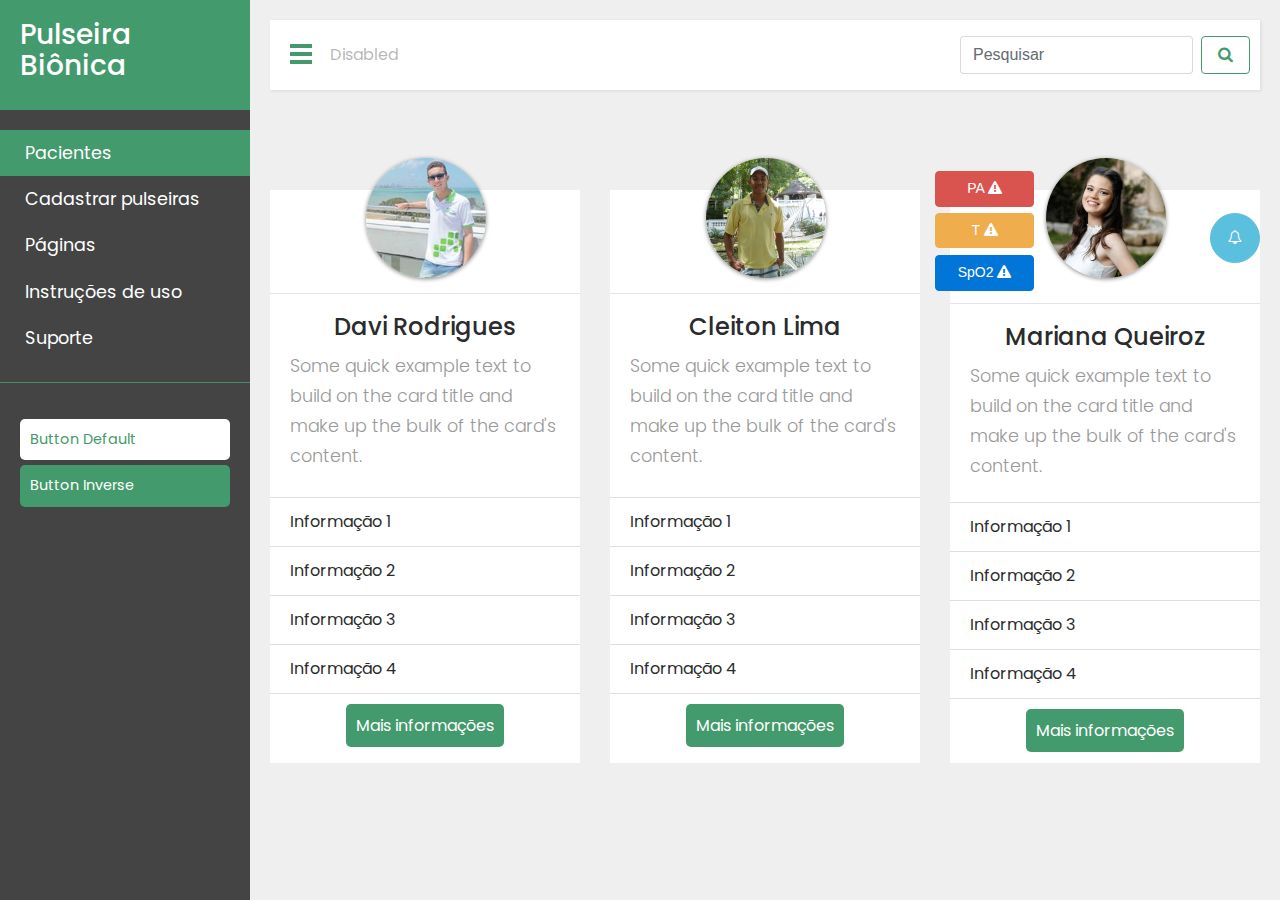
==== index.html @ bdf41e0c "página index implementanda, com esqueleto (nav/sidebar)" ====
<!DOCTYPE html>
<html>
    <head>
        <meta charset="utf-8">
        <meta name="viewport" content="width=device-width, initial-scale=1.0">
        <meta http-equiv="X-UA-Compatible" content="IE=edge">

        <title>Dashboard Pulseira</title>

         <!-- Bootstrap CSS-->
        <link rel="stylesheet" href="vendors/bootstrap/css/bootstrap.min.css">

        <!-- Font-awesome CSS-->
       <link rel="stylesheet" href="vendors/font-awesome/css/font-awesome.min.css">

        <!-- Custom CSS -->
        <link rel="stylesheet" href="css/buttons.css">
        <link rel="stylesheet" href="css/sidebar.css">
        <link rel="stylesheet" href="css/form.css">
        <link rel="stylesheet" href="css/card.css">
        <link rel="stylesheet" href="css/hamburguer-icon.css" />
        <link rel="stylesheet" href="css/style.css">

    </head>
    <body>
        <div class="wrapper">
          <!-- Sidebar Holder -->
          <nav id="sidebar" toggleClass="active">
              <div class="sidebar-header">
                <h3>Pulseira Biônica</h3>
                <strong>PB</strong>
              </div>

              <ul class="list-unstyled components">
                  <li class="active">
                      <a href="#" >
                          <i class="glyphicon glyphicon-home"></i>
                          Pacientes
                      </a>
                  </li>
                  <li>
                      <a href="#">
                          <i class="glyphicon glyphicon-briefcase"></i>
                          Cadastrar pulseiras
                      </a>
                  </li>
                  <li>
                      <a href="#pageSubmenu" data-toggle="collapse" aria-expanded="false">
                          <i class="glyphicon glyphicon-duplicate"></i>
                          Páginas
                      </a>
                      <ul class="collapse list-unstyled" id="pageSubmenu">
                          <li><a href="#">Página 1</a></li>
                          <li><a href="#">Página 2</a></li>
                          <li><a href="#">Página 3</a></li>
                      </ul>
                  </li>
                  <li>
                      <a href="#">
                          <i class="glyphicon glyphicon-paperclip"></i>
                          Instruções de uso
                      </a>
                  </li>
                  <li>
                      <a href="#">
                          <i class="glyphicon glyphicon-send"></i>
                          Suporte
                      </a>
                  </li>
              </ul>

              <ul class="list-unstyled CTAs">
                  <li><a href="#" class="btn-default">Button Default </a></li>
                  <li><a href="#" class="btn-inverse">Button Inverse</a></li>
              </ul>
          </nav>

          <!-- Contéudo da Página -->
          <div class="container" id="content">
            <!-- Navbar horizontal -->
            <nav class="navbar navbar-toggleable-md navbar-light bg-faded">
              <div id="nav-icon">
                <span></span>
                <span></span>
                <span></span>
              </div>
              <div class="collapse navbar-collapse" id="navbarSupportedContent">
                <ul class="navbar-nav mr-auto">
                  <li class="nav-item">
                    <a class="nav-link disabled" href="#">Disabled</a>
                  </li>
                </ul>
                <form class="form-inline my-2 my-lg-0">
                  <input class="form-control mr-sm-2" type="text" placeholder="Pesquisar">
                  <button class="btn btn-outline-success my-2 my-sm-0" type="submit"><i class="fa fa-search"></i></button>
                </form>
              </div>
            </nav>
            <div class="row">
              <div class="card col-md-4">
                <img class="card-img-top rounded-circle" src="img/user2.jpg" alt="Card image cap">
                <div class="card-block img-border">
                  <h4 class="card-title text-center">Davi Rodrigues</h4>
                  <p class="card-text">Some quick example text to build on the card title and make up the bulk of the card's content.</p>
                </div>
                <ul class="list-group list-group-flush">
                  <li class="list-group-item">Informação 1</li>
                  <li class="list-group-item">Informação 2</li>
                  <li class="list-group-item">Informação 3</li>
                  <li class="list-group-item">Informação 4</li>
                </ul>
                <div class="card-block text-center">
                    <a href="#" class="card-link btn-inverse">Mais informações</a>
                </div>
              </div>

              <div class="card col-md-4">
                <img class="card-img-top rounded-circle" src="img/user3.jpg" alt="Card image cap">
                <div class="card-block img-border">
                  <h4 class="card-title text-center">Cleiton Lima</h4>
                  <p class="card-text">Some quick example text to build on the card title and make up the bulk of the card's content.</p>
                </div>
                <ul class="list-group list-group-flush">
                  <li class="list-group-item">Informação 1</li>
                  <li class="list-group-item">Informação 2</li>
                  <li class="list-group-item">Informação 3</li>
                  <li class="list-group-item">Informação 4</li>
                </ul>
                <div class="card-block text-center">
                    <a href="#" class="card-link btn-inverse">Mais informações</a>
                </div>
              </div>

              <div class="card col-md-4">
                <img class="card-img-top rounded-circle" src="img/user.jpg" alt="Card image cap">
                <button class="btn btn-danger btn-alert" data-toggle="tooltip" data-placement="top" title="A pressão arterial do paciente está muito alta">PA  <i class="fa fa-exclamation-triangle" aria-hidden="true"></i></button>
                <button class="btn btn-warning btn-alert" data-toggle="tooltip" data-placement="top" title="A temperatura do paciente está muito alta">T <i class="fa fa-exclamation-triangle" aria-hidden="true"></i></button>
                <button class="btn btn-primary btn-alert" data-toggle="tooltip" data-placement="top" title="A oximetria do paciente está muito alta"> SpO2 <i class="fa fa-exclamation-triangle" aria-hidden="true"></i></button>
                <button class="btn btn-info rounded-circle btn-alert"><i class="fa fa-bell-o" aria-hidden="true"></i></button>
                <div class="card-block img-border">
                  <h4 class="card-title text-center">Mariana Queiroz</h4>
                  <p class="card-text">Some quick example text to build on the card title and make up the bulk of the card's content.</p>
                </div>
                <ul class="list-group list-group-flush">
                  <li class="list-group-item">Informação 1</li>
                  <li class="list-group-item">Informação 2</li>
                  <li class="list-group-item">Informação 3</li>
                  <li class="list-group-item">Informação 4</li>
                </ul>
                <div class="card-block text-center">
                    <a href="#" class="card-link btn-inverse">Mais informações</a>
                </div>
              </div>
            </div>
          </div>
        </div>





       <!-- jQuery CDN -->
       <script src="https://code.jquery.com/jquery-1.12.0.min.js"></script>

       <!-- Bootstrap Js CDN -->
       <script src="bootstrap/js/bootstrap.min.js"></script>

       <!-- Bootstrap Js CDN -->
       <script src="js/hamburguer-animation.js"></script>

       <script>
        $(document).ready(function(){
            $('[data-toggle="tooltip"]').tooltip();
        });
      </script>

     </script>

    </body>
</html>
---- css/buttons.css ----
a.btn-default {
    background: #fff;
    color: #439a6c;
    padding: 10px;
    border-radius: 5px;
}

a.btn-inverse, a.btn-inverse:hover {
    background: #439a6c;
    color: #fff !important;
    padding: 10px;
    border-radius: 5px;
}

.btn-outline-success {
    color: #439a6c;
    background-image: none;
    background-color: transparent;
    border-color: #439a6c;
    cursor: pointer;
}
.btn-outline-success:hover {
    color: #fff;
    background-color: #439a6c;
    border-color: #439a6c;
}
---- css/sidebar.css ----
.navbar {
    padding: 15px 10px;
    background: #fff;
    border: none;
    border-radius: 0;
    margin-bottom: 40px;
    box-shadow: 1px 1px 3px rgba(0, 0, 0, 0.1);
}

.navbar-btn {
    box-shadow: none;
    outline: none !important;
    border: none;
}

.line {
    width: 100%;
    height: 1px;
    border-bottom: 1px dashed #ddd;
    margin: 40px 0;
}

i, span {
    display: inline-block;
}

/* ---------------------------------------------------
    SIDEBAR STYLE
----------------------------------------------------- */
.wrapper {
    display: flex;
    align-items: stretch;
}

#sidebar {
    min-width: 250px;
    max-width: 250px;
    background: #444;
    color: #fff;
    transition: all 0.3s;
}

#sidebar.active {
    min-width: 80px;
    max-width: 80px;
    text-align: center;
}

#sidebar.active .sidebar-header h3, #sidebar.active .CTAs {
    display: none;
}

#sidebar.active .sidebar-header strong {
    display: block;
}

#sidebar ul li a {
    text-align: left;
}

#sidebar.active ul li a {
    padding: 20px 10px;
    text-align: center;
    font-size: 0.85em;
}

#sidebar.active ul li a i {
    margin-right:  0;
    display: block;
    font-size: 1.8em;
    margin-bottom: 5px;
}

#sidebar.active ul ul a {
    padding: 10px !important;
}

#sidebar.active a[aria-expanded="false"]::before, #sidebar.active a[aria-expanded="true"]::before {
    top: auto;
    bottom: 5px;
    right: 50%;
    -webkit-transform: translateX(50%);
    -ms-transform: translateX(50%);
    transform: translateX(50%);
}

#sidebar .sidebar-header {
    padding: 20px;
    background: #439a6c;
}

#sidebar .sidebar-header strong {
    display: none;
    font-size: 1.8em;
}

#sidebar ul.components {
    padding: 20px 0;
    border-bottom: 1px solid #478b67;
}

#sidebar ul li a {
    padding: 10px;
    font-size: 1.1em;
    display: block;
}
#sidebar ul li a:hover {
    color: #439a6c !important;
    background: #fff;
}
#sidebar ul li a i {
    margin-right: 10px;
}

#sidebar ul li.active > a, a[aria-expanded="true"] {
    color: #fff;
    background: #439a6c;
}


a[data-toggle="collapse"] {
    position: relative;
}

a[aria-expanded="false"]::before, a[aria-expanded="true"]::before {
    content: '\e259';
    display: block;
    position: absolute;
    right: 20px;
    font-family: 'Glyphicons Halflings';
    font-size: 0.6em;
}
a[aria-expanded="true"]::before {
    content: '\e260';
}


ul ul a {
    font-size: 0.9em !important;
    padding-left: 30px !important;
    background: rgba(109, 204, 153, 1);
}

ul.CTAs {
    padding: 20px;
}

ul.CTAs a {
    text-align: center;
    font-size: 0.9em !important;
    display: block;
    border-radius: 5px;
    margin-bottom: 5px;
}





/* ---------------------------------------------------
    CONTENT STYLE
----------------------------------------------------- */
#content {
    padding: 20px;
    min-height: 100vh;
    transition: all 0.3s;
}


/* ---------------------------------------------------
    MEDIAQUERIES
----------------------------------------------------- */
@media (max-width: 768px) {
    #sidebar {
        min-width: 80px;
        max-width: 80px;
        text-align: center;
        margin-left: -80px !important ;
    }
    a[aria-expanded="false"]::before, a[aria-expanded="true"]::before {
        top: auto;
        bottom: 5px;
        right: 50%;
        -webkit-transform: translateX(50%);
        -ms-transform: translateX(50%);
        transform: translateX(50%);
    }
    #sidebar.active {
        margin-left: 0 !important;
    }

    #sidebar .sidebar-header h3, #sidebar .CTAs {
        display: none;
    }

    #sidebar .sidebar-header strong {
        display: block;
    }

    #sidebar ul li a {
        padding: 20px 10px;
    }

    #sidebar ul li a span {
        font-size: 0.85em;
    }
    #sidebar ul li a i {
        margin-right:  0;
        display: block;
    }

    #sidebar ul ul a {
        padding: 10px !important;
    }

    #sidebar ul li a i {
        font-size: 1.3em;
    }
    #sidebar {
        margin-left: 0;
    }
    #sidebarCollapse span {
        display: none;
    }
}
---- css/form.css ----
/*

Estilização formulários e inputs

*/


.form-control:focus {
    color: #464a4c;
    background-color: #fff;
    border-color: #439a6c;
    outline: 0;
}
---- css/card.css ----
.card {
    position: relative;
    display: -webkit-box;
    display: -webkit-flex;
    display: -ms-flexbox;
    display: flex;
    -webkit-box-orient: vertical;
    -webkit-box-direction: normal;
    -webkit-flex-direction: column;
    -ms-flex-direction: column;
    flex-direction: column;
    background-clip: content-box;
    background-color: #fff;
    border-radius: .25rem;
    border: none;
    margin-top: 60px;
}
.card-img-top {
    border-top-right-radius: calc(.25rem - 1px);
    border-top-left-radius: calc(.25rem - 1px);
    width: 120px;
    height: 120px;
    border-radius: 100%;
    margin-left: 31%;
    bottom: 32px;
    margin-bottom: -32px;
    position: relative;
    box-shadow: 0px 1px 4px 0px #888;
}

.card-block.img-border {
    border-top: 1px solid #e4e4e4;
    margin-top: 15px;
}
.btn-alert {
  width: 32%;
  cursor: pointer;
  position: relative;
  font-size: 14px;
  margin-bottom: -30px;
}
.btn-alert.btn-danger{
  left: -15px;
  top: -107px;
}
.btn-alert.btn-warning{
  left: -15px;
  top: -71px;

}
.btn-alert.btn-primary{
  left: -15px;
  top: -34px;
}
.btn-alert.btn-info.rounded-circle{
  width: 50px;
  height: 50px;
  cursor: pointer;
  position: relative;
  left: 260px;
  top: -82px;
  margin-bottom: -57px;
}
---- css/hamburguer-icon.css ----
#nav-icon{
  width: 23px;
  height: 36px;
  margin: 0 10px;
  position: relative;
  -webkit-transform: rotate(0deg);
  -moz-transform: rotate(0deg);
  -o-transform: rotate(0deg);
  transform: rotate(0deg);
  -webkit-transition: .5s ease-in-out;
  -moz-transition: .5s ease-in-out;
  -o-transition: .5s ease-in-out;
  transition: .5s ease-in-out;
  cursor: pointer;
}

#nav-icon span{
  display: block;
  position: absolute;
  height: 4px;
  width: 100%;
  background: #439a6c;
  opacity: 1;
  left: 0;
  -webkit-transform: rotate(0deg);
  -moz-transform: rotate(0deg);
  -o-transform: rotate(0deg);
  transform: rotate(0deg);
  -webkit-transition: .25s ease-in-out;
  -moz-transition: .25s ease-in-out;
  -o-transition: .25s ease-in-out;
  transition: .25s ease-in-out;
}

#nav-icon span:nth-child(1) {
  top: 7px;
}

#nav-icon span:nth-child(2) {
  top: 15px;
}

#nav-icon span:nth-child(3) {
  top: 23px;
}

#nav-icon.open span:nth-child(1) {
  top: 14px;
  -webkit-transform: rotate(135deg);
  -moz-transform: rotate(135deg);
  -o-transform: rotate(135deg);
  transform: rotate(135deg);
}

#nav-icon.open span:nth-child(2) {
  opacity: 0;
  left: -60px;
}

#nav-icon.open span:nth-child(3) {
  top: 14px;
  -webkit-transform: rotate(-135deg);
  -moz-transform: rotate(-135deg);
  -o-transform: rotate(-135deg);
  transform: rotate(-135deg);
}
---- css/style.css ----
/*

Estilização geral de componentes e normalize

*/

@import "https://fonts.googleapis.com/css?family=Poppins:300,400,500,600,700";


body {
    font-family: 'Poppins', sans-serif;
    background: #efefef;
}

p {
    font-family: 'Poppins', sans-serif;
    font-size: 1.1em;
    font-weight: 300;
    line-height: 1.7em;
    color: #999;
}

a, a:hover, a:focus {
    color: inherit;
    text-decoration: none;
    transition: all 0.3s;
}
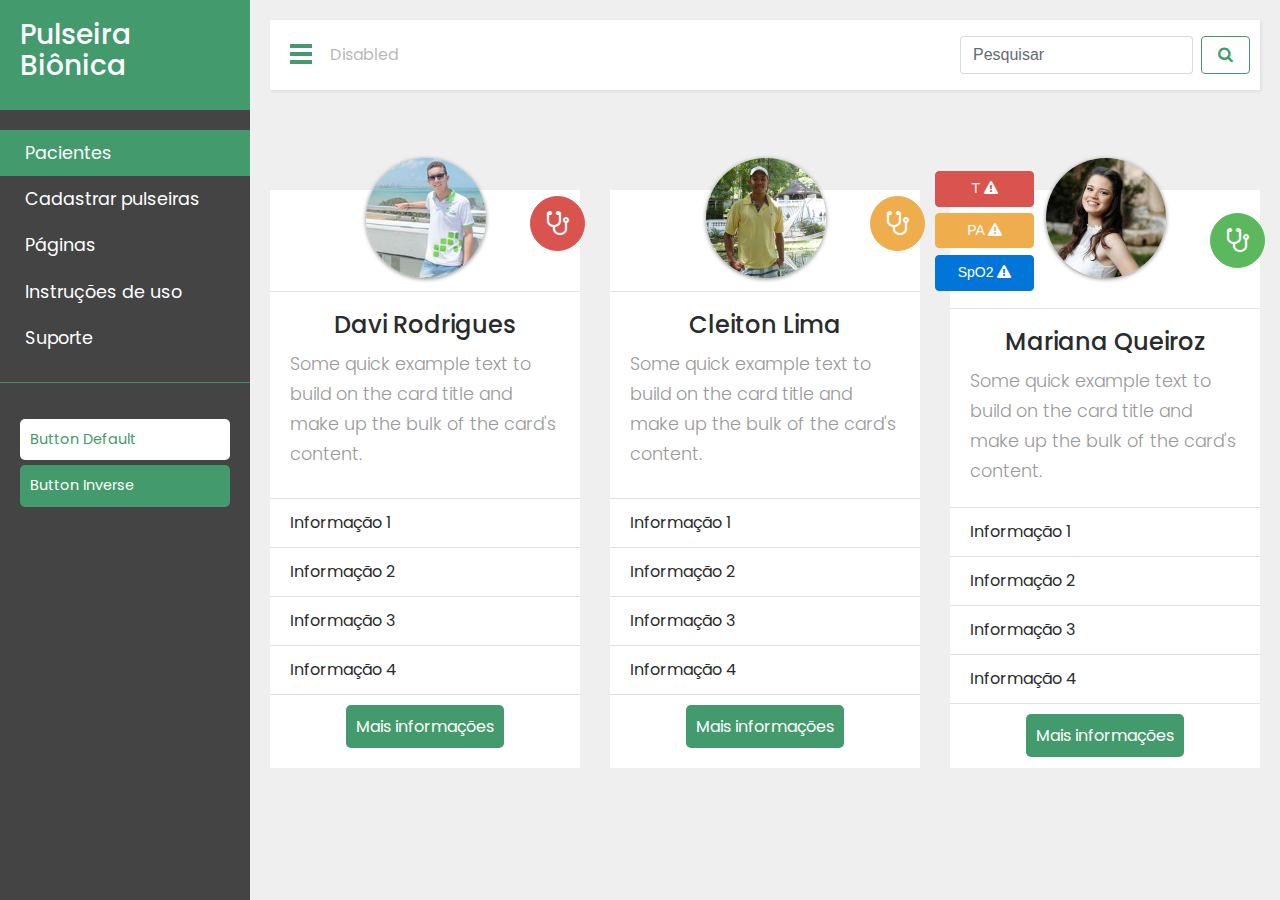
==== commit 68128e53: "classificação de risco no card" ====
--- a/index.html
+++ b/index.html
@@ -99,6 +99,7 @@
             <div class="row">
               <div class="card col-md-4">
                 <img class="card-img-top rounded-circle" src="img/user2.jpg" alt="Card image cap">
+                <button class="btn btn-info rounded-circle btn-alert emergente" data-toggle="tooltip" data-placement="top" title="Classificação de risco: Emergência"><i class="fa fa-stethoscope fa-2x" aria-hidden="true"></i></button>
                 <div class="card-block img-border">
                   <h4 class="card-title text-center">Davi Rodrigues</h4>
                   <p class="card-text">Some quick example text to build on the card title and make up the bulk of the card's content.</p>
@@ -116,6 +117,7 @@
 
               <div class="card col-md-4">
                 <img class="card-img-top rounded-circle" src="img/user3.jpg" alt="Card image cap">
+                <button class="btn btn-info rounded-circle btn-alert  urgente" data-toggle="tooltip" data-placement="top" title="Classificação de risco: Urgente"><i class="fa fa-stethoscope fa-2x" aria-hidden="true"></i></button>
                 <div class="card-block img-border">
                   <h4 class="card-title text-center">Cleiton Lima</h4>
                   <p class="card-text">Some quick example text to build on the card title and make up the bulk of the card's content.</p>
@@ -133,10 +135,10 @@
 
               <div class="card col-md-4">
                 <img class="card-img-top rounded-circle" src="img/user.jpg" alt="Card image cap">
-                <button class="btn btn-danger btn-alert" data-toggle="tooltip" data-placement="top" title="A pressão arterial do paciente está muito alta">PA  <i class="fa fa-exclamation-triangle" aria-hidden="true"></i></button>
-                <button class="btn btn-warning btn-alert" data-toggle="tooltip" data-placement="top" title="A temperatura do paciente está muito alta">T <i class="fa fa-exclamation-triangle" aria-hidden="true"></i></button>
+                <button class="btn btn-danger btn-alert" data-toggle="tooltip" data-placement="top" title="A temperatura do paciente está muito alta">T  <i class="fa fa-exclamation-triangle" aria-hidden="true"></i></button>
+                <button class="btn btn-warning btn-alert" data-toggle="tooltip" data-placement="top" title="A pressão arterial do paciente está muito baixa">PA <i class="fa fa-exclamation-triangle" aria-hidden="true"></i></button>
                 <button class="btn btn-primary btn-alert" data-toggle="tooltip" data-placement="top" title="A oximetria do paciente está muito alta"> SpO2 <i class="fa fa-exclamation-triangle" aria-hidden="true"></i></button>
-                <button class="btn btn-info rounded-circle btn-alert"><i class="fa fa-bell-o" aria-hidden="true"></i></button>
+                <button class="btn btn-info rounded-circle btn-alert pouco-urgente" data-toggle="tooltip" data-placement="top" title="Classificação de risco: Pouco urgente"><i class="fa fa-stethoscope fa-2x" aria-hidden="true"></i></button>
                 <div class="card-block img-border">
                   <h4 class="card-title text-center">Mariana Queiroz</h4>
                   <p class="card-text">Some quick example text to build on the card title and make up the bulk of the card's content.</p>
--- a/css/card.css
+++ b/css/card.css
@@ -53,11 +53,30 @@
   top: -34px;
 }
 .btn-alert.btn-info.rounded-circle{
-  width: 50px;
-  height: 50px;
+  width: 55px;
+  height: 55px;
   cursor: pointer;
   position: relative;
   left: 260px;
   top: -82px;
   margin-bottom: -57px;
 }
+.emergente {
+  color: #fff!important;
+  background-color: #d9534f!important;
+  border-color: #d9534f!important;
+}
+.urgente {
+  color: #fff!important;
+  background-color: #f0ad4e!important;
+  border-color: #f0ad4e!important;
+}
+.pouco-urgente {
+  background-color: #5cb85c!important;
+  border-color: #5cb85c!important;
+}
+.nao-urgente {
+  color: #fff !important;
+  background-color: #0275d8!important;
+  border-color: #0275d8!important;
+}
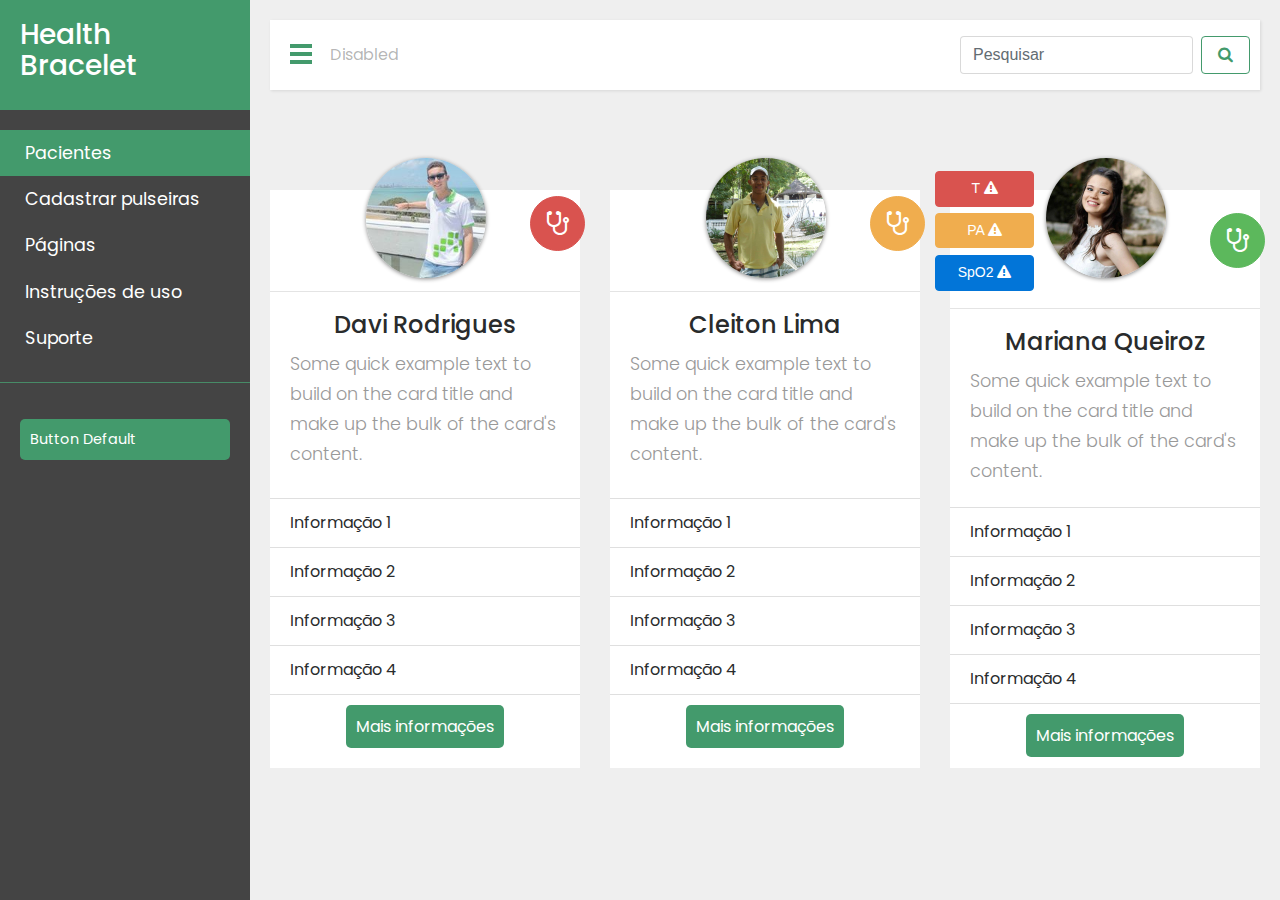
==== commit ef108ddb: "login.html versão 2, com primeiro logo e cores do sistema" ====
--- a/index.html
+++ b/index.html
@@ -5,7 +5,7 @@
         <meta name="viewport" content="width=device-width, initial-scale=1.0">
         <meta http-equiv="X-UA-Compatible" content="IE=edge">
 
-        <title>Dashboard Pulseira</title>
+        <title>Health Bracelet</title>
 
          <!-- Bootstrap CSS-->
         <link rel="stylesheet" href="vendors/bootstrap/css/bootstrap.min.css">
@@ -27,8 +27,8 @@
           <!-- Sidebar Holder -->
           <nav id="sidebar" toggleClass="active">
               <div class="sidebar-header">
-                <h3>Pulseira Biônica</h3>
-                <strong>PB</strong>
+                <h3>Health Bracelet</h3>
+                <strong>HB</strong>
               </div>
 
               <ul class="list-unstyled components">
@@ -71,7 +71,6 @@
 
               <ul class="list-unstyled CTAs">
                   <li><a href="#" class="btn-default">Button Default </a></li>
-                  <li><a href="#" class="btn-inverse">Button Inverse</a></li>
               </ul>
           </nav>
 
@@ -111,7 +110,7 @@
                   <li class="list-group-item">Informação 4</li>
                 </ul>
                 <div class="card-block text-center">
-                    <a href="#" class="card-link btn-inverse">Mais informações</a>
+                    <a href="#" class="card-link btn-default">Mais informações</a>
                 </div>
               </div>
 
@@ -129,7 +128,7 @@
                   <li class="list-group-item">Informação 4</li>
                 </ul>
                 <div class="card-block text-center">
-                    <a href="#" class="card-link btn-inverse">Mais informações</a>
+                    <a href="#" class="card-link btn-default">Mais informações</a>
                 </div>
               </div>
 
@@ -150,17 +149,12 @@
                   <li class="list-group-item">Informação 4</li>
                 </ul>
                 <div class="card-block text-center">
-                    <a href="#" class="card-link btn-inverse">Mais informações</a>
+                    <a href="#" class="card-link btn-default">Mais informações</a>
                 </div>
               </div>
             </div>
           </div>
         </div>
-
-
-
-
-
        <!-- jQuery CDN -->
        <script src="https://code.jquery.com/jquery-1.12.0.min.js"></script>
 
--- a/css/buttons.css
+++ b/css/buttons.css
@@ -1,13 +1,20 @@
-a.btn-default {
+.btn-default {
     background: #fff;
     color: #439a6c;
     padding: 10px;
     border-radius: 5px;
 }
 
-a.btn-inverse, a.btn-inverse:hover {
+.btn-default, .btn-default:hover {
     background: #439a6c;
     color: #fff !important;
+    padding: 10px;
+    border-radius: 5px;
+}
+
+.btn-inverse {
+    background: #fff;
+    color: #439a6c;
     padding: 10px;
     border-radius: 5px;
 }
@@ -24,3 +31,12 @@
     background-color: #439a6c;
     border-color: #439a6c;
 }
+
+.btn-link {
+    font-weight: 400;
+    color: #439a6c;
+    border-radius: 0;
+}
+.btn-link:hover {
+    color: #439a6c;
+}
--- a/css/sidebar.css
+++ b/css/sidebar.css
@@ -105,10 +105,7 @@
     font-size: 1.1em;
     display: block;
 }
-#sidebar ul li a:hover {
-    color: #439a6c !important;
-    background: #fff;
-}
+
 #sidebar ul li a i {
     margin-right: 10px;
 }
--- a/css/form.css
+++ b/css/form.css
@@ -3,7 +3,6 @@
 Estilização formulários e inputs
 
 */
-
 
 .form-control:focus {
     color: #464a4c;
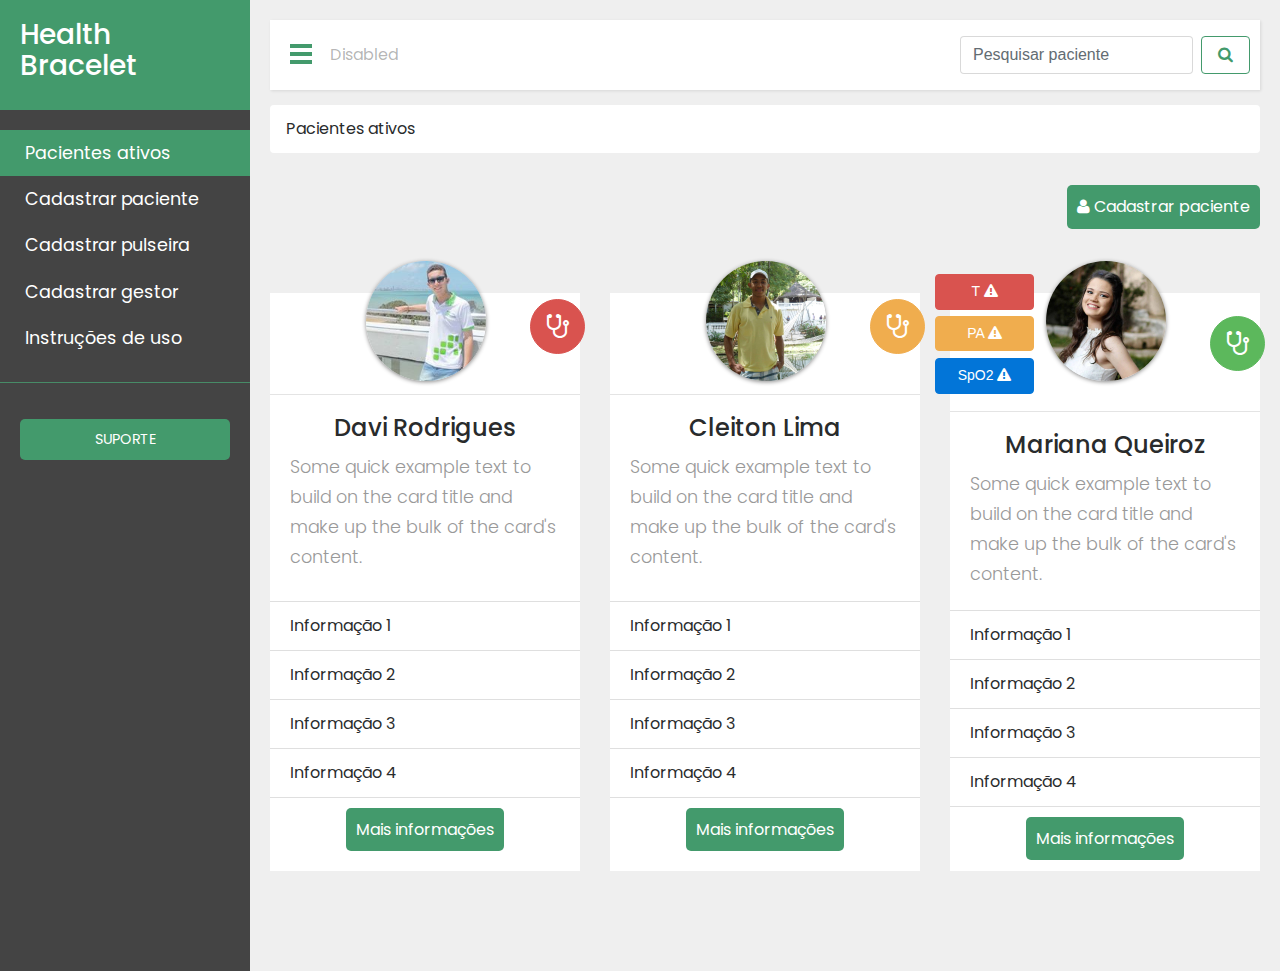
==== commit 54e9c3ea: "página de cadastro de paciente" ====
--- a/index.html
+++ b/index.html
@@ -35,25 +35,26 @@
                   <li class="active">
                       <a href="#" >
                           <i class="glyphicon glyphicon-home"></i>
-                          Pacientes
+                          Pacientes ativos
                       </a>
                   </li>
                   <li>
-                      <a href="#">
+                      <a href="cadastro-paciente.html">
                           <i class="glyphicon glyphicon-briefcase"></i>
-                          Cadastrar pulseiras
+                          Cadastrar paciente
                       </a>
                   </li>
                   <li>
-                      <a href="#pageSubmenu" data-toggle="collapse" aria-expanded="false">
-                          <i class="glyphicon glyphicon-duplicate"></i>
-                          Páginas
+                      <a href="cadastro-pulseira.html">
+                          <i class="glyphicon glyphicon-briefcase"></i>
+                          Cadastrar pulseira
                       </a>
-                      <ul class="collapse list-unstyled" id="pageSubmenu">
-                          <li><a href="#">Página 1</a></li>
-                          <li><a href="#">Página 2</a></li>
-                          <li><a href="#">Página 3</a></li>
-                      </ul>
+                  </li>
+                  <li>
+                      <a href="cadastro-gestor.html">
+                          <i class="glyphicon glyphicon-briefcase"></i>
+                          Cadastrar gestor
+                      </a>
                   </li>
                   <li>
                       <a href="#">
@@ -61,16 +62,10 @@
                           Instruções de uso
                       </a>
                   </li>
-                  <li>
-                      <a href="#">
-                          <i class="glyphicon glyphicon-send"></i>
-                          Suporte
-                      </a>
-                  </li>
               </ul>
 
               <ul class="list-unstyled CTAs">
-                  <li><a href="#" class="btn-default">Button Default </a></li>
+                  <li><a href="#" class="btn-default text-center">SUPORTE </a></li>
               </ul>
           </nav>
 
@@ -90,13 +85,19 @@
                   </li>
                 </ul>
                 <form class="form-inline my-2 my-lg-0">
-                  <input class="form-control mr-sm-2" type="text" placeholder="Pesquisar">
+                  <input class="form-control mr-sm-2" type="text" placeholder="Pesquisar paciente">
                   <button class="btn btn-outline-success my-2 my-sm-0" type="submit"><i class="fa fa-search"></i></button>
                 </form>
               </div>
             </nav>
+            <ol class="breadcrumb">
+              <li class="breadcrumb-item"><a href="index.html">Pacientes ativos</a></li>
+            </ol>
             <div class="row">
-              <div class="card col-md-4">
+              <div class="col-md-12">
+                <a href="cadastro-paciente.html" class="btn-default pull-right mb-3"><i class="fa fa-user"></i> Cadastrar paciente</a>
+              </div>
+              <div class="card paciente col-md-4">
                 <img class="card-img-top rounded-circle" src="img/user2.jpg" alt="Card image cap">
                 <button class="btn btn-info rounded-circle btn-alert emergente" data-toggle="tooltip" data-placement="top" title="Classificação de risco: Emergência"><i class="fa fa-stethoscope fa-2x" aria-hidden="true"></i></button>
                 <div class="card-block img-border">
@@ -114,7 +115,7 @@
                 </div>
               </div>
 
-              <div class="card col-md-4">
+              <div class="card paciente col-md-4">
                 <img class="card-img-top rounded-circle" src="img/user3.jpg" alt="Card image cap">
                 <button class="btn btn-info rounded-circle btn-alert  urgente" data-toggle="tooltip" data-placement="top" title="Classificação de risco: Urgente"><i class="fa fa-stethoscope fa-2x" aria-hidden="true"></i></button>
                 <div class="card-block img-border">
@@ -132,7 +133,7 @@
                 </div>
               </div>
 
-              <div class="card col-md-4">
+              <div class="card paciente col-md-4">
                 <img class="card-img-top rounded-circle" src="img/user.jpg" alt="Card image cap">
                 <button class="btn btn-danger btn-alert" data-toggle="tooltip" data-placement="top" title="A temperatura do paciente está muito alta">T  <i class="fa fa-exclamation-triangle" aria-hidden="true"></i></button>
                 <button class="btn btn-warning btn-alert" data-toggle="tooltip" data-placement="top" title="A pressão arterial do paciente está muito baixa">PA <i class="fa fa-exclamation-triangle" aria-hidden="true"></i></button>
--- a/css/buttons.css
+++ b/css/buttons.css
@@ -1,3 +1,7 @@
+.btn {
+  cursor: pointer;
+}
+
 .btn-default {
     background: #fff;
     color: #439a6c;
--- a/css/sidebar.css
+++ b/css/sidebar.css
@@ -4,7 +4,7 @@
     background: #fff;
     border: none;
     border-radius: 0;
-    margin-bottom: 40px;
+    margin-bottom: 15px;
     box-shadow: 1px 1px 3px rgba(0, 0, 0, 0.1);
 }
 
--- a/css/card.css
+++ b/css/card.css
@@ -13,7 +13,15 @@
     background-color: #fff;
     border-radius: .25rem;
     border: none;
-    margin-top: 60px;
+}
+.card.paciente {
+    margin-top: 3rem;
+    margin-bottom: 5rem;
+}
+.card-header.form{
+    background-color: #439a6c;
+    color: #fff;
+    font-size: 20px;
 }
 .card-img-top {
     border-top-right-radius: calc(.25rem - 1px);
--- a/css/style.css
+++ b/css/style.css
@@ -25,3 +25,9 @@
     text-decoration: none;
     transition: all 0.3s;
 }
+
+
+.breadcrumb {
+    background-color: #fff;
+    margin-bottom: 2rem;
+}
